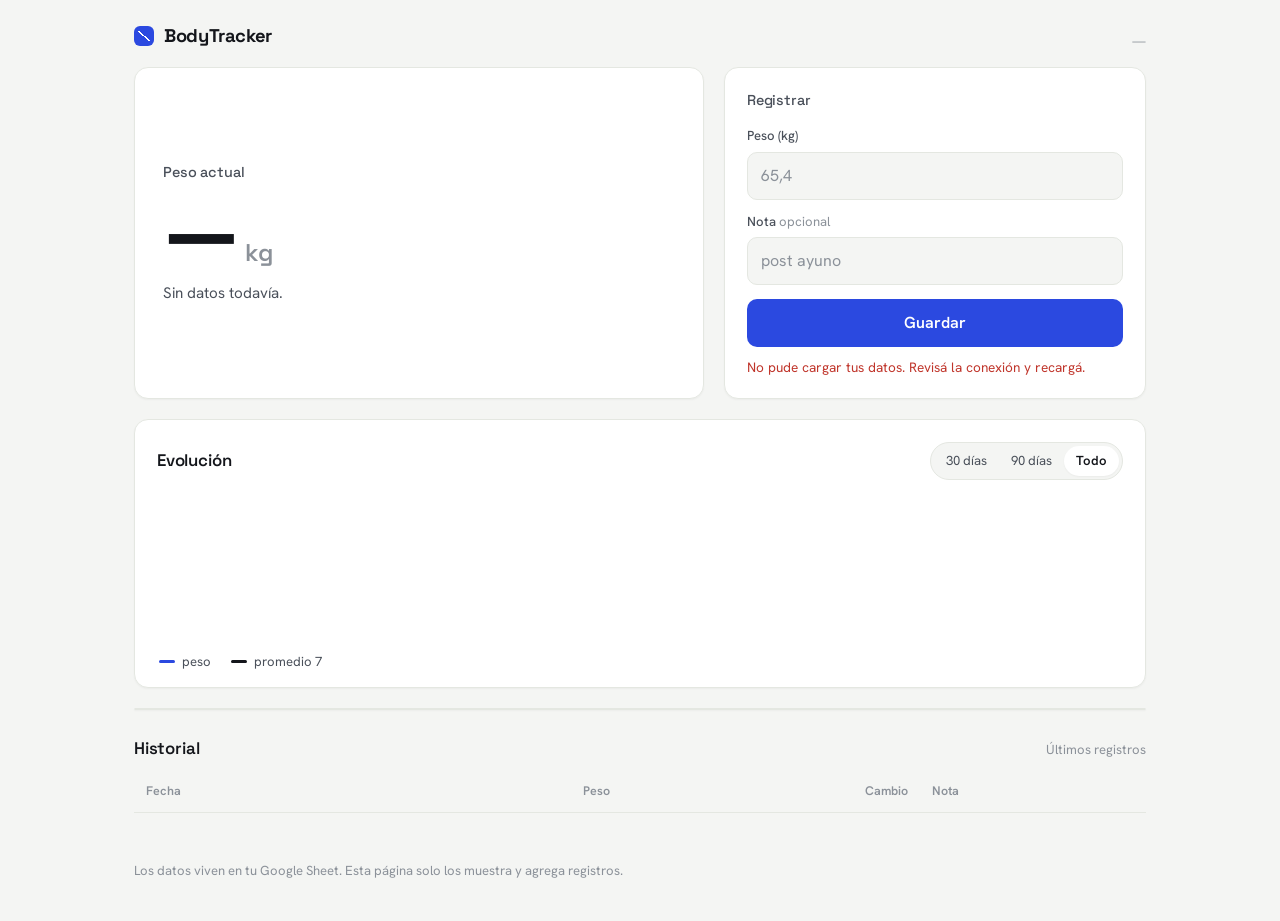
==== index.html @ cce6af59 "BodyTracker: app web para registrar peso y ver evolucion" ====
<!doctype html>
<html lang="es">
<head>
  <meta charset="utf-8" />
  <meta name="viewport" content="width=device-width, initial-scale=1" />
  <title>BodyTracker — registro de peso</title>
  <meta name="description" content="Anotá tu peso del día y seguí tu evolución. Los datos quedan en tu Google Sheet." />
  <meta name="theme-color" content="#F4F5F3" />
  <link rel="preconnect" href="https://fonts.googleapis.com" />
  <link rel="preconnect" href="https://fonts.gstatic.com" crossorigin />
  <link href="https://fonts.googleapis.com/css2?family=Hanken+Grotesk:wght@400;500;600;700&family=Space+Grotesk:wght@500;600;700&display=swap" rel="stylesheet" />
  <link rel="stylesheet" href="styles.css" />
  <link rel="icon" href="data:image/svg+xml,%3Csvg xmlns='http://www.w3.org/2000/svg' viewBox='0 0 32 32'%3E%3Crect width='32' height='32' rx='8' fill='%232B49E0'/%3E%3Cpath d='M6 21l5-6 4 3 5-8 6 6' fill='none' stroke='white' stroke-width='2.4' stroke-linecap='round' stroke-linejoin='round'/%3E%3C/svg%3E" />
</head>
<body>
  <header class="topbar">
    <div class="brand">
      <span class="brand-mark" aria-hidden="true"></span>
      <span class="brand-name">BodyTracker</span>
    </div>
    <p class="updated" id="updated">—</p>
  </header>

  <main>
    <section class="hero" aria-labelledby="heroTitle">
      <div class="readout">
        <h1 class="readout-label" id="heroTitle">Peso actual</h1>
        <p class="readout-value">
          <span id="currentWeight">—</span><span class="unit">kg</span>
        </p>
        <p class="readout-delta" id="currentDelta">Sin datos todavía.</p>
      </div>

      <form class="log" id="logForm" novalidate>
        <h2 class="log-title">Registrar</h2>
        <div class="log-fields">
          <div class="field">
            <label for="weight">Peso (kg)</label>
            <input id="weight" name="weight" type="text" inputmode="decimal" autocomplete="off"
                   placeholder="65,4" aria-describedby="logStatus" />
          </div>
          <div class="field">
            <label for="comment">Nota <span class="opt">opcional</span></label>
            <input id="comment" name="comment" type="text" maxlength="60" autocomplete="off"
                   placeholder="post ayuno" />
          </div>
        </div>
        <button type="submit" class="save" id="saveBtn">Guardar</button>
        <p class="log-status" id="logStatus" role="status" aria-live="polite"></p>
      </form>
    </section>

    <section class="chart-panel" aria-labelledby="chartTitle">
      <div class="chart-head">
        <h2 id="chartTitle">Evolución</h2>
        <div class="range" id="range" role="group" aria-label="Rango de tiempo">
          <button type="button" data-range="30">30 días</button>
          <button type="button" data-range="90">90 días</button>
          <button type="button" data-range="all" class="is-active">Todo</button>
        </div>
      </div>
      <div class="chart-wrap" id="chartWrap">
        <svg id="chart" role="img" aria-label="Gráfico de evolución del peso"></svg>
        <div class="tooltip" id="tooltip" hidden></div>
      </div>
      <ul class="legend">
        <li><span class="k k-line"></span> peso</li>
        <li><span class="k k-avg"></span> promedio 7</li>
      </ul>
    </section>

    <section class="stats" id="stats" aria-label="Resumen"></section>

    <section class="history" aria-labelledby="histTitle">
      <div class="history-head">
        <h2 id="histTitle">Historial</h2>
        <p class="history-note">Últimos registros</p>
      </div>
      <table id="historyTable">
        <thead>
          <tr><th scope="col">Fecha</th><th scope="col" class="num">Peso</th><th scope="col" class="num">Cambio</th><th scope="col">Nota</th></tr>
        </thead>
        <tbody></tbody>
      </table>
    </section>
  </main>

  <footer>
    <p>Los datos viven en tu Google Sheet. Esta página solo los muestra y agrega registros.</p>
  </footer>

  <noscript>
    <p class="noscript">Necesitás JavaScript activado para usar BodyTracker.</p>
  </noscript>

  <script src="config.js"></script>
  <script src="app.js"></script>
</body>
</html>
---- styles.css ----
/* BodyTracker — concepto "plotter": papel, tinta y un solo acento. */

:root {
  --bg: #f4f5f3;
  --panel: #ffffff;
  --ink: #14161b;
  --ink-2: #4a505a;
  --muted: #8b9199;
  --line: #e4e7e1;
  --grid: #eceee9;
  --accent: #2b49e0;
  --accent-ink: #ffffff;
  --accent-tint: #e9ecfb;
  --danger: #c0362c;
  --ok: #1f7a4d;
  --radius: 14px;
  --maxw: 1060px;
  --font-display: "Space Grotesk", system-ui, sans-serif;
  --font-body: "Hanken Grotesk", system-ui, -apple-system, Segoe UI, sans-serif;
  --shadow: 0 1px 2px rgba(20, 22, 27, 0.04);
}

* { box-sizing: border-box; }

html { -webkit-text-size-adjust: 100%; }

body {
  margin: 0;
  background: var(--bg);
  color: var(--ink);
  font-family: var(--font-body);
  font-size: 16px;
  line-height: 1.5;
  font-feature-settings: "tnum" 1;
}

h1, h2 { margin: 0; font-family: var(--font-display); font-weight: 600; letter-spacing: -0.01em; }

.num, .readout-value, .stat-value { font-variant-numeric: tabular-nums; }

/* ───────────────── Topbar ───────────────── */
.topbar {
  max-width: var(--maxw);
  margin: 0 auto;
  padding: 22px 24px 8px;
  display: flex;
  align-items: baseline;
  justify-content: space-between;
  gap: 16px;
}
.brand { display: flex; align-items: center; gap: 10px; }
.brand-mark {
  width: 20px; height: 20px; border-radius: 6px;
  background: var(--accent);
  position: relative;
}
.brand-mark::after {
  content: ""; position: absolute; inset: 5px 4px;
  background:
    linear-gradient(to top right, transparent 46%, #fff 46%, #fff 54%, transparent 54%);
}
.brand-name { font-family: var(--font-display); font-weight: 700; letter-spacing: -0.02em; font-size: 1.15rem; }
.updated { margin: 0; color: var(--muted); font-size: 0.82rem; }

/* ───────────────── Layout ───────────────── */
main {
  max-width: var(--maxw);
  margin: 0 auto;
  padding: 8px 24px 48px;
  display: grid;
  gap: 20px;
}

/* ───────────────── Hero ───────────────── */
.hero {
  display: grid;
  grid-template-columns: 1.35fr 1fr;
  gap: 20px;
  align-items: stretch;
}

.readout {
  padding: 26px 28px;
  background: var(--panel);
  border: 1px solid var(--line);
  border-radius: var(--radius);
  box-shadow: var(--shadow);
  display: flex;
  flex-direction: column;
  justify-content: center;
}
.readout-label { font-size: 0.9rem; font-weight: 500; color: var(--ink-2); }
.readout-value {
  display: flex; align-items: baseline; gap: 8px;
  margin: 6px 0 10px;
  font-family: var(--font-display);
  font-weight: 700;
  font-size: clamp(3.4rem, 11vw, 5.4rem);
  line-height: 0.95;
  letter-spacing: -0.03em;
}
.readout-value .unit { font-size: 0.28em; font-weight: 600; color: var(--muted); letter-spacing: 0; }
.readout-delta { margin: 0; color: var(--ink-2); font-size: 0.95rem; }
.readout-delta .up { color: var(--danger); }
.readout-delta .down { color: var(--ok); }

.log {
  padding: 22px 22px 20px;
  background: var(--panel);
  border: 1px solid var(--line);
  border-radius: var(--radius);
  box-shadow: var(--shadow);
}
.log-title { font-size: 0.9rem; font-weight: 500; color: var(--ink-2); margin-bottom: 14px; }
.log-fields { display: grid; gap: 12px; }
.field { display: grid; gap: 6px; }
.field label { font-size: 0.82rem; color: var(--ink-2); font-weight: 500; }
.field label .opt { color: var(--muted); font-weight: 400; }
.field input {
  width: 100%;
  padding: 11px 13px;
  font: inherit;
  font-size: 1rem;
  color: var(--ink);
  background: var(--bg);
  border: 1px solid var(--line);
  border-radius: 10px;
  transition: border-color 0.15s, background 0.15s;
}
.field input::placeholder { color: var(--muted); }
.field input:focus { outline: none; border-color: var(--accent); background: var(--panel); box-shadow: 0 0 0 3px var(--accent-tint); }
.save {
  margin-top: 14px;
  width: 100%;
  padding: 12px 16px;
  font: inherit;
  font-weight: 600;
  color: var(--accent-ink);
  background: var(--accent);
  border: none;
  border-radius: 10px;
  cursor: pointer;
  transition: transform 0.08s, background 0.15s;
}
.save:hover { background: #2039c4; }
.save:active { transform: translateY(1px); }
.save:disabled { opacity: 0.55; cursor: default; }
.save:focus-visible { outline: 2px solid var(--ink); outline-offset: 2px; }
.log-status { margin: 10px 0 0; min-height: 1.1em; font-size: 0.85rem; color: var(--ink-2); }
.log-status.is-error { color: var(--danger); }
.log-status.is-ok { color: var(--ok); }

/* ───────────────── Chart ───────────────── */
.chart-panel {
  padding: 22px 22px 16px;
  background: var(--panel);
  border: 1px solid var(--line);
  border-radius: var(--radius);
  box-shadow: var(--shadow);
}
.chart-head { display: flex; align-items: center; justify-content: space-between; gap: 16px; margin-bottom: 12px; }
.chart-head h2 { font-size: 1.05rem; }
.range { display: inline-flex; background: var(--bg); border: 1px solid var(--line); border-radius: 999px; padding: 3px; }
.range button {
  font: inherit; font-size: 0.82rem; color: var(--ink-2);
  background: none; border: none; border-radius: 999px;
  padding: 5px 12px; cursor: pointer;
}
.range button.is-active { background: var(--panel); color: var(--ink); font-weight: 600; box-shadow: var(--shadow); }
.range button:focus-visible { outline: 2px solid var(--accent); outline-offset: 1px; }

.chart-wrap { position: relative; }
#chart { display: block; width: 100%; height: auto; }
.chart-empty { fill: var(--muted); font-family: var(--font-body); font-size: 14px; }

.legend { list-style: none; display: flex; gap: 20px; margin: 10px 2px 0; padding: 0; color: var(--ink-2); font-size: 0.82rem; }
.legend li { display: flex; align-items: center; gap: 7px; }
.k { width: 16px; height: 3px; border-radius: 2px; display: inline-block; }
.k-line { background: var(--accent); }
.k-avg { background: var(--ink); background-image: linear-gradient(90deg, var(--ink) 60%, transparent 0); background-size: 6px 100%; }

.tooltip {
  position: absolute;
  top: 0; left: 0;
  transform: translate(-50%, -110%);
  background: var(--ink);
  color: #fff;
  border-radius: 8px;
  padding: 7px 10px;
  font-size: 0.78rem;
  line-height: 1.35;
  white-space: nowrap;
  pointer-events: none;
  box-shadow: 0 6px 18px rgba(20, 22, 27, 0.25);
  z-index: 3;
}
.tooltip b { font-weight: 600; }
.tooltip .tt-avg { color: #c7ccd6; }

/* ───────────────── Stats ───────────────── */
.stats {
  display: grid;
  grid-template-columns: repeat(4, 1fr);
  background: var(--panel);
  border: 1px solid var(--line);
  border-radius: var(--radius);
  box-shadow: var(--shadow);
  overflow: hidden;
}
.stat { padding: 18px 22px; border-left: 1px solid var(--line); }
.stat:first-child { border-left: none; }
.stat-label { font-size: 0.8rem; color: var(--muted); }
.stat-value { font-family: var(--font-display); font-weight: 600; font-size: 1.6rem; letter-spacing: -0.02em; margin-top: 2px; }
.stat-value .u { font-size: 0.55em; color: var(--muted); font-weight: 600; margin-left: 3px; }

/* ───────────────── History ───────────────── */
.history { margin-top: 6px; }
.history-head { display: flex; align-items: baseline; justify-content: space-between; gap: 16px; margin-bottom: 10px; }
.history-head h2 { font-size: 1.05rem; }
.history-note { margin: 0; color: var(--muted); font-size: 0.82rem; }
table { width: 100%; border-collapse: collapse; }
th, td { text-align: left; padding: 11px 12px; border-bottom: 1px solid var(--line); font-size: 0.92rem; }
th { font-size: 0.78rem; font-weight: 600; color: var(--muted); }
td.num, th.num { text-align: right; }
td.w { font-family: var(--font-display); font-weight: 600; }
td .up { color: var(--danger); }
td .down { color: var(--ok); }
tbody tr:hover { background: var(--panel); }
td.nota { color: var(--ink-2); }
td .dash { color: var(--muted); }

/* ───────────────── Footer ───────────────── */
footer {
  max-width: var(--maxw);
  margin: 0 auto;
  padding: 0 24px 40px;
  color: var(--muted);
  font-size: 0.82rem;
}
footer p { margin: 0; }

.noscript { max-width: var(--maxw); margin: 0 auto; padding: 24px; color: var(--danger); }

/* ───────────────── Motion ───────────────── */
@media (prefers-reduced-motion: no-preference) {
  .hero, .chart-panel, .stats {
    animation: rise 0.5s cubic-bezier(0.2, 0.7, 0.2, 1) both;
  }
  .chart-panel { animation-delay: 0.06s; }
  .stats { animation-delay: 0.12s; }
  @keyframes rise { from { opacity: 0; transform: translateY(8px); } to { opacity: 1; transform: none; } }
}

/* ───────────────── Responsive ───────────────── */
@media (max-width: 760px) {
  .hero { grid-template-columns: 1fr; }
  .stats { grid-template-columns: 1fr 1fr; }
  .stat { border-left: none; border-top: 1px solid var(--line); }
  .stat:nth-child(-n+2) { border-top: none; }
  .stat:nth-child(even) { border-left: 1px solid var(--line); }
  .readout-value { font-size: clamp(3.2rem, 16vw, 5rem); }
  th:nth-child(4), td:nth-child(4) { display: none; }
  .history-note { display: none; }
}
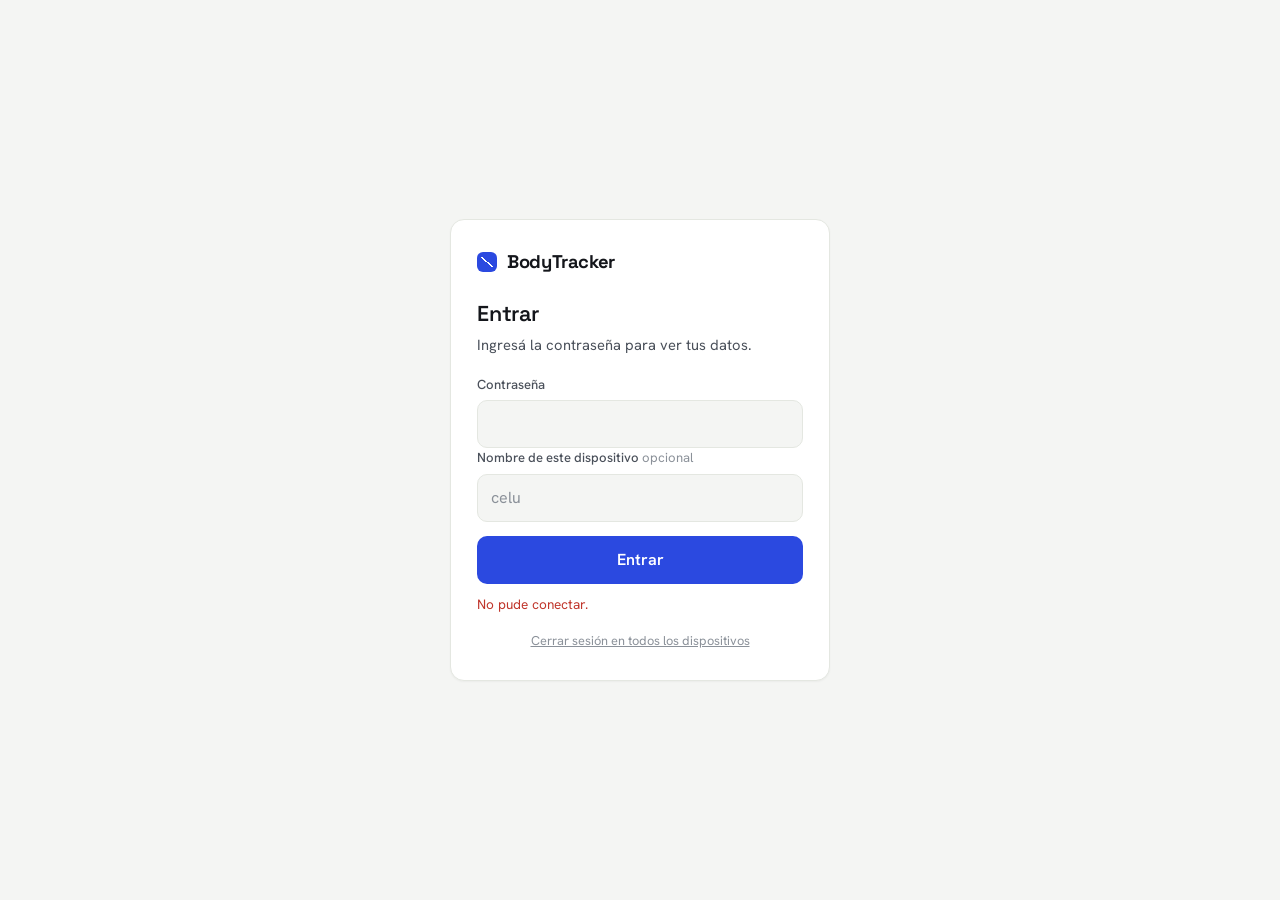
==== commit bc2fa437: "Acceso por contrasena + clave unica por dispositivo" ====
--- a/index.html
+++ b/index.html
@@ -13,81 +13,112 @@
   <link rel="icon" href="data:image/svg+xml,%3Csvg xmlns='http://www.w3.org/2000/svg' viewBox='0 0 32 32'%3E%3Crect width='32' height='32' rx='8' fill='%232B49E0'/%3E%3Cpath d='M6 21l5-6 4 3 5-8 6 6' fill='none' stroke='white' stroke-width='2.4' stroke-linecap='round' stroke-linejoin='round'/%3E%3C/svg%3E" />
 </head>
 <body>
-  <header class="topbar">
-    <div class="brand">
-      <span class="brand-mark" aria-hidden="true"></span>
-      <span class="brand-name">BodyTracker</span>
+  <!-- Pantalla de acceso (dispositivo nuevo) -->
+  <section class="gate" id="gate" hidden>
+    <div class="gate-card">
+      <div class="brand">
+        <span class="brand-mark" aria-hidden="true"></span>
+        <span class="brand-name">BodyTracker</span>
+      </div>
+      <h1 class="gate-title" id="gateTitle">Entrar</h1>
+      <p class="gate-sub" id="gateSub">Ingresá la contraseña para ver tus datos.</p>
+      <form id="gateForm" novalidate>
+        <div class="field">
+          <label for="gatePass" id="gatePassLabel">Contraseña</label>
+          <input id="gatePass" type="password" autocomplete="current-password" />
+        </div>
+        <div class="field" id="gateNameField">
+          <label for="gateName">Nombre de este dispositivo <span class="opt">opcional</span></label>
+          <input id="gateName" type="text" maxlength="20" placeholder="celu" autocomplete="off" />
+        </div>
+        <button class="save" id="gateBtn" type="submit">Entrar</button>
+        <p class="log-status" id="gateStatus" role="status" aria-live="polite"></p>
+      </form>
+      <button class="gate-link" id="gateReset" type="button" hidden>Cerrar sesión en todos los dispositivos</button>
     </div>
-    <p class="updated" id="updated">—</p>
-  </header>
+  </section>
 
-  <main>
-    <section class="hero" aria-labelledby="heroTitle">
-      <div class="readout">
-        <h1 class="readout-label" id="heroTitle">Peso actual</h1>
-        <p class="readout-value">
-          <span id="currentWeight">—</span><span class="unit">kg</span>
-        </p>
-        <p class="readout-delta" id="currentDelta">Sin datos todavía.</p>
+  <!-- App (una vez autorizado) -->
+  <div id="appRoot" hidden>
+    <header class="topbar">
+      <div class="brand">
+        <span class="brand-mark" aria-hidden="true"></span>
+        <span class="brand-name">BodyTracker</span>
       </div>
+      <div class="topbar-right">
+        <p class="updated" id="updated">—</p>
+        <button class="logout" id="logoutBtn" type="button" title="Olvidar este dispositivo">Salir</button>
+      </div>
+    </header>
 
-      <form class="log" id="logForm" novalidate>
-        <h2 class="log-title">Registrar</h2>
-        <div class="log-fields">
-          <div class="field">
-            <label for="weight">Peso (kg)</label>
-            <input id="weight" name="weight" type="text" inputmode="decimal" autocomplete="off"
-                   placeholder="65,4" aria-describedby="logStatus" />
+    <main>
+      <section class="hero" aria-labelledby="heroTitle">
+        <div class="readout">
+          <h1 class="readout-label" id="heroTitle">Peso actual</h1>
+          <p class="readout-value">
+            <span id="currentWeight">—</span><span class="unit">kg</span>
+          </p>
+          <p class="readout-delta" id="currentDelta">Sin datos todavía.</p>
+        </div>
+
+        <form class="log" id="logForm" novalidate>
+          <h2 class="log-title">Registrar</h2>
+          <div class="log-fields">
+            <div class="field">
+              <label for="weight">Peso (kg)</label>
+              <input id="weight" name="weight" type="text" inputmode="decimal" autocomplete="off"
+                     placeholder="65,4" aria-describedby="logStatus" />
+            </div>
+            <div class="field">
+              <label for="comment">Nota <span class="opt">opcional</span></label>
+              <input id="comment" name="comment" type="text" maxlength="60" autocomplete="off"
+                     placeholder="post ayuno" />
+            </div>
           </div>
-          <div class="field">
-            <label for="comment">Nota <span class="opt">opcional</span></label>
-            <input id="comment" name="comment" type="text" maxlength="60" autocomplete="off"
-                   placeholder="post ayuno" />
+          <button type="submit" class="save" id="saveBtn">Guardar</button>
+          <p class="log-status" id="logStatus" role="status" aria-live="polite"></p>
+        </form>
+      </section>
+
+      <section class="chart-panel" aria-labelledby="chartTitle">
+        <div class="chart-head">
+          <h2 id="chartTitle">Evolución</h2>
+          <div class="range" id="range" role="group" aria-label="Rango de tiempo">
+            <button type="button" data-range="30">30 días</button>
+            <button type="button" data-range="90">90 días</button>
+            <button type="button" data-range="all" class="is-active">Todo</button>
           </div>
         </div>
-        <button type="submit" class="save" id="saveBtn">Guardar</button>
-        <p class="log-status" id="logStatus" role="status" aria-live="polite"></p>
-      </form>
-    </section>
+        <div class="chart-wrap" id="chartWrap">
+          <svg id="chart" role="img" aria-label="Gráfico de evolución del peso"></svg>
+          <div class="tooltip" id="tooltip" hidden></div>
+        </div>
+        <ul class="legend">
+          <li><span class="k k-line"></span> peso</li>
+          <li><span class="k k-avg"></span> promedio 7</li>
+        </ul>
+      </section>
 
-    <section class="chart-panel" aria-labelledby="chartTitle">
-      <div class="chart-head">
-        <h2 id="chartTitle">Evolución</h2>
-        <div class="range" id="range" role="group" aria-label="Rango de tiempo">
-          <button type="button" data-range="30">30 días</button>
-          <button type="button" data-range="90">90 días</button>
-          <button type="button" data-range="all" class="is-active">Todo</button>
+      <section class="stats" id="stats" aria-label="Resumen"></section>
+
+      <section class="history" aria-labelledby="histTitle">
+        <div class="history-head">
+          <h2 id="histTitle">Historial</h2>
+          <p class="history-note">Últimos registros</p>
         </div>
-      </div>
-      <div class="chart-wrap" id="chartWrap">
-        <svg id="chart" role="img" aria-label="Gráfico de evolución del peso"></svg>
-        <div class="tooltip" id="tooltip" hidden></div>
-      </div>
-      <ul class="legend">
-        <li><span class="k k-line"></span> peso</li>
-        <li><span class="k k-avg"></span> promedio 7</li>
-      </ul>
-    </section>
+        <table id="historyTable">
+          <thead>
+            <tr><th scope="col">Fecha</th><th scope="col" class="num">Peso</th><th scope="col" class="num">Cambio</th><th scope="col">Nota</th></tr>
+          </thead>
+          <tbody></tbody>
+        </table>
+      </section>
+    </main>
 
-    <section class="stats" id="stats" aria-label="Resumen"></section>
-
-    <section class="history" aria-labelledby="histTitle">
-      <div class="history-head">
-        <h2 id="histTitle">Historial</h2>
-        <p class="history-note">Últimos registros</p>
-      </div>
-      <table id="historyTable">
-        <thead>
-          <tr><th scope="col">Fecha</th><th scope="col" class="num">Peso</th><th scope="col" class="num">Cambio</th><th scope="col">Nota</th></tr>
-        </thead>
-        <tbody></tbody>
-      </table>
-    </section>
-  </main>
-
-  <footer>
-    <p>Los datos viven en tu Google Sheet. Esta página solo los muestra y agrega registros.</p>
-  </footer>
+    <footer>
+      <p>Los datos viven en tu Google Sheet. Esta página solo los muestra y agrega registros.</p>
+    </footer>
+  </div>
 
   <noscript>
     <p class="noscript">Necesitás JavaScript activado para usar BodyTracker.</p>
--- a/styles.css
+++ b/styles.css
@@ -61,6 +61,14 @@
 }
 .brand-name { font-family: var(--font-display); font-weight: 700; letter-spacing: -0.02em; font-size: 1.15rem; }
 .updated { margin: 0; color: var(--muted); font-size: 0.82rem; }
+.topbar-right { display: flex; align-items: center; gap: 14px; }
+.logout {
+  font: inherit; font-size: 0.82rem; color: var(--ink-2);
+  background: none; border: 1px solid var(--line); border-radius: 999px;
+  padding: 5px 12px; cursor: pointer;
+}
+.logout:hover { border-color: var(--muted); color: var(--ink); }
+.logout:focus-visible { outline: 2px solid var(--accent); outline-offset: 1px; }
 
 /* ───────────────── Layout ───────────────── */
 main {
@@ -241,6 +249,35 @@
 
 .noscript { max-width: var(--maxw); margin: 0 auto; padding: 24px; color: var(--danger); }
 
+[hidden] { display: none !important; }
+
+/* ───────────────── Pantalla de acceso ───────────────── */
+.gate {
+  min-height: 100vh;
+  display: grid;
+  place-items: center;
+  padding: 24px;
+}
+.gate-card {
+  width: 100%;
+  max-width: 380px;
+  background: var(--panel);
+  border: 1px solid var(--line);
+  border-radius: var(--radius);
+  box-shadow: var(--shadow);
+  padding: 28px 26px;
+}
+.gate-card .brand { margin-bottom: 22px; }
+.gate-title { font-size: 1.35rem; margin-bottom: 4px; }
+.gate-sub { margin: 0 0 18px; color: var(--ink-2); font-size: 0.92rem; }
+.gate-link {
+  display: block; margin: 16px auto 0;
+  font: inherit; font-size: 0.8rem; color: var(--muted);
+  background: none; border: none; cursor: pointer; text-decoration: underline;
+}
+.gate-link:hover { color: var(--ink-2); }
+
+
 /* ───────────────── Motion ───────────────── */
 @media (prefers-reduced-motion: no-preference) {
   .hero, .chart-panel, .stats {
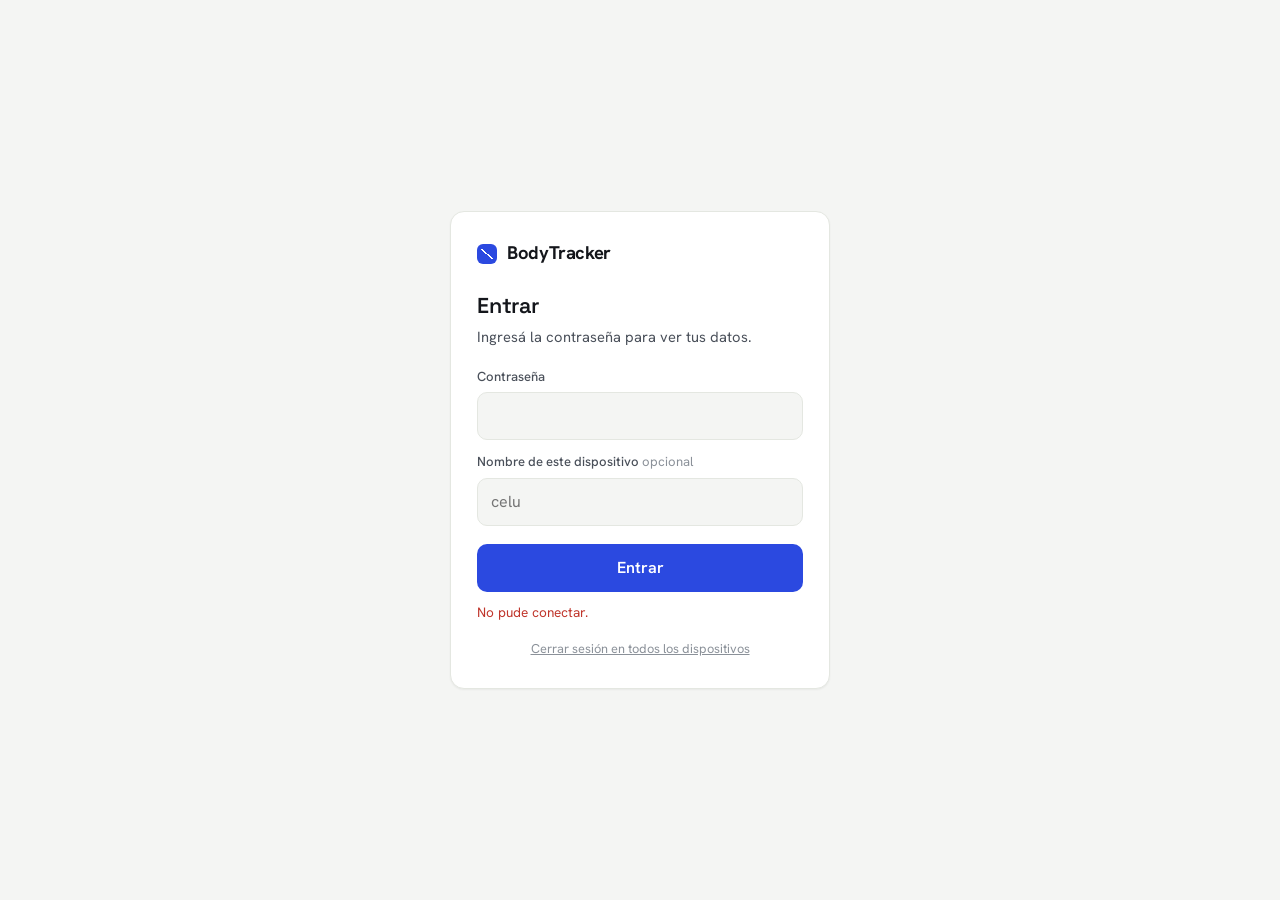
==== commit 9a4d7f20: "Migrar BodyTracker al backend bds (acceso y datos via bt-core.js)" ====
--- a/index.html
+++ b/index.html
@@ -13,32 +13,7 @@
   <link rel="icon" href="data:image/svg+xml,%3Csvg xmlns='http://www.w3.org/2000/svg' viewBox='0 0 32 32'%3E%3Crect width='32' height='32' rx='8' fill='%232B49E0'/%3E%3Cpath d='M6 21l5-6 4 3 5-8 6 6' fill='none' stroke='white' stroke-width='2.4' stroke-linecap='round' stroke-linejoin='round'/%3E%3C/svg%3E" />
 </head>
 <body>
-  <!-- Pantalla de acceso (dispositivo nuevo) -->
-  <section class="gate" id="gate" hidden>
-    <div class="gate-card">
-      <div class="brand">
-        <span class="brand-mark" aria-hidden="true"></span>
-        <span class="brand-name">BodyTracker</span>
-      </div>
-      <h1 class="gate-title" id="gateTitle">Entrar</h1>
-      <p class="gate-sub" id="gateSub">Ingresá la contraseña para ver tus datos.</p>
-      <form id="gateForm" novalidate>
-        <div class="field">
-          <label for="gatePass" id="gatePassLabel">Contraseña</label>
-          <input id="gatePass" type="password" autocomplete="current-password" />
-        </div>
-        <div class="field" id="gateNameField">
-          <label for="gateName">Nombre de este dispositivo <span class="opt">opcional</span></label>
-          <input id="gateName" type="text" maxlength="20" placeholder="celu" autocomplete="off" />
-        </div>
-        <button class="save" id="gateBtn" type="submit">Entrar</button>
-        <p class="log-status" id="gateStatus" role="status" aria-live="polite"></p>
-      </form>
-      <button class="gate-link" id="gateReset" type="button" hidden>Cerrar sesión en todos los dispositivos</button>
-    </div>
-  </section>
-
-  <!-- App (una vez autorizado) -->
+  <!-- App (una vez autorizado). El acceso lo inyecta bt-core.js. -->
   <div id="appRoot" hidden>
     <header class="topbar">
       <div class="brand">
@@ -125,6 +100,7 @@
   </noscript>
 
   <script src="config.js"></script>
+  <script src="bt-core.js"></script>
   <script src="app.js"></script>
 </body>
 </html>
--- a/styles.css
+++ b/styles.css
@@ -252,31 +252,7 @@
 [hidden] { display: none !important; }
 
 /* ───────────────── Pantalla de acceso ───────────────── */
-.gate {
-  min-height: 100vh;
-  display: grid;
-  place-items: center;
-  padding: 24px;
-}
-.gate-card {
-  width: 100%;
-  max-width: 380px;
-  background: var(--panel);
-  border: 1px solid var(--line);
-  border-radius: var(--radius);
-  box-shadow: var(--shadow);
-  padding: 28px 26px;
-}
-.gate-card .brand { margin-bottom: 22px; }
-.gate-title { font-size: 1.35rem; margin-bottom: 4px; }
-.gate-sub { margin: 0 0 18px; color: var(--ink-2); font-size: 0.92rem; }
-.gate-link {
-  display: block; margin: 16px auto 0;
-  font: inherit; font-size: 0.8rem; color: var(--muted);
-  background: none; border: none; cursor: pointer; text-decoration: underline;
-}
-.gate-link:hover { color: var(--ink-2); }
-
+/* La maneja bt-core.js (clases .bt-*): así el gate es igual en todas las apps. */
 
 /* ───────────────── Motion ───────────────── */
 @media (prefers-reduced-motion: no-preference) {
